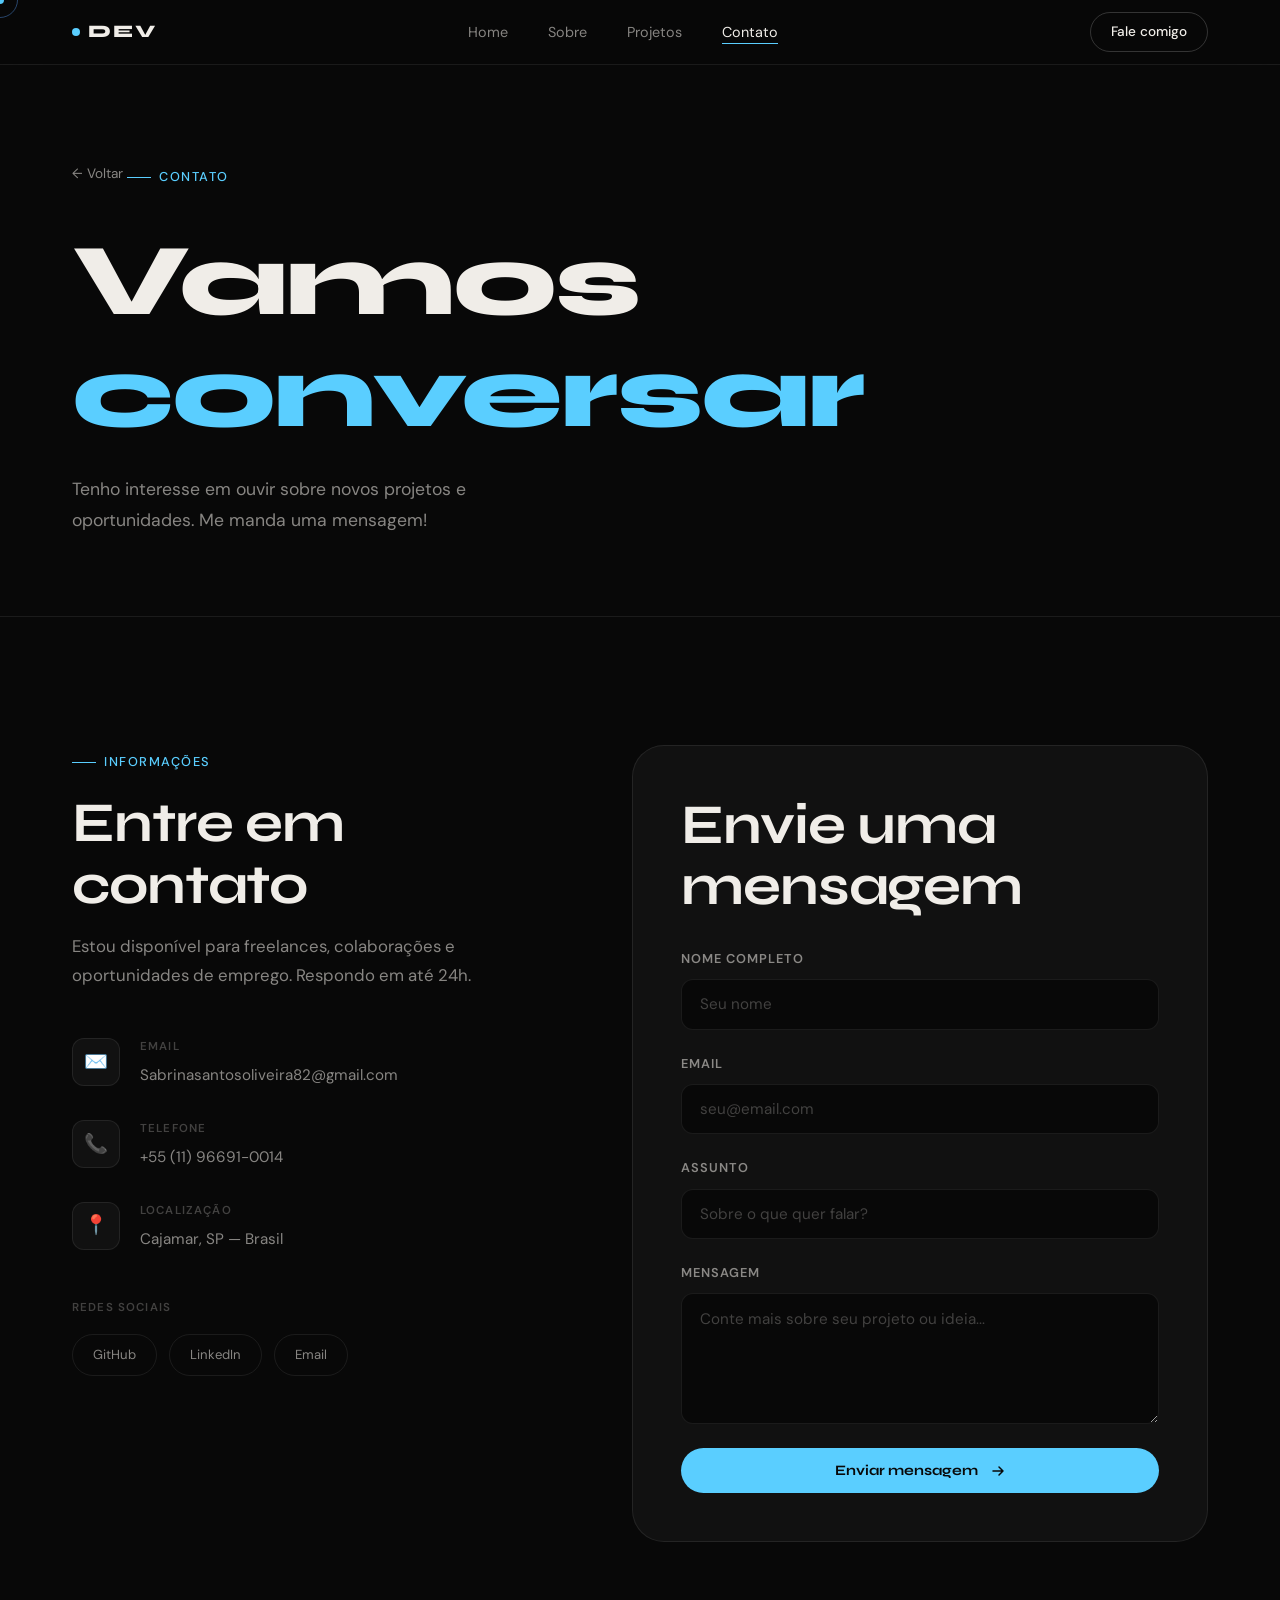
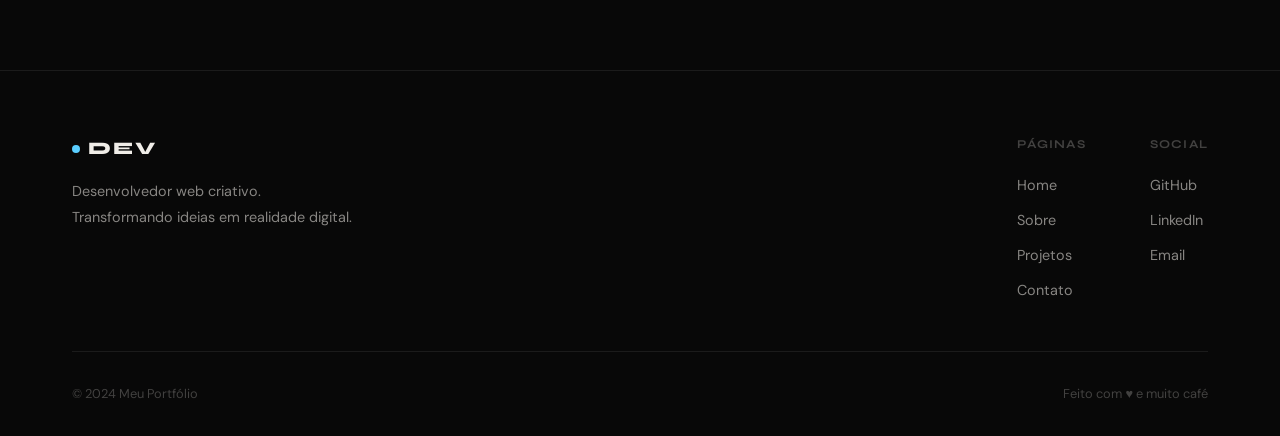
==== contato.html @ 5531f0b2 "Add files via upload" ====
<!DOCTYPE html>
<html lang="pt-BR">
<head>
    <meta charset="UTF-8">
    <meta name="viewport" content="width=device-width, initial-scale=1.0">
    <title>Contato — Portfólio</title>
    <link rel="preconnect" href="https://fonts.googleapis.com">
    <link rel="preconnect" href="https://fonts.gstatic.com" crossorigin>
    <link href="https://fonts.googleapis.com/css2?family=Syne:wght@400;600;700;800&family=DM+Sans:ital,wght@0,300;0,400;0,500;1,300&display=swap" rel="stylesheet">
    <link rel="stylesheet" href="styles.css">
</head>
<body>

    <div class="cursor" id="cursor"></div>
    <div class="cursor-follower" id="cursorFollower"></div>

    <nav class="navbar" id="navbar">
        <div class="nav-inner">
            <a href="index.html" class="logo"><span class="logo-dot"></span><span>DEV</span></a>
            <ul class="nav-links">
                <li><a href="index.html" class="nav-link">Home</a></li>
                <li><a href="sobre.html" class="nav-link">Sobre</a></li>
                <li><a href="projetos.html" class="nav-link">Projetos</a></li>
                <li><a href="contato.html" class="nav-link active">Contato</a></li>
            </ul>
            <a href="contato.html" class="nav-cta">Fale comigo</a>
            <button class="hamburger" id="hamburger"><span></span><span></span></button>
        </div>
        <div class="mobile-menu" id="mobileMenu">
            <a href="index.html">Home</a>
            <a href="sobre.html">Sobre</a>
            <a href="projetos.html">Projetos</a>
            <a href="contato.html">Contato</a>
        </div>
    </nav>

    <!-- PAGE HERO -->
    <section class="page-hero">
        <div class="container">
            <div class="page-hero-inner">
                <a href="index.html" class="back-btn reveal">← Voltar</a>
                <div class="section-label reveal">Contato</div>
                <h1 class="reveal">Vamos <span style="color:var(--accent)">conversar</span></h1>
                <p class="reveal" style="font-size:1.1rem; margin-top:1.5rem; max-width:520px;">
                    Tenho interesse em ouvir sobre novos projetos e oportunidades. Me manda uma mensagem!
                </p>
            </div>
        </div>
    </section>

    <!-- CONTACT -->
    <section class="contact-section section">
        <div class="container">
            <div class="contact-grid">

                <!-- INFO -->
                <div class="contact-info">
                    <div class="section-label reveal">Informações</div>
                    <h2 class="reveal">Entre em<br>contato</h2>
                    <p class="reveal">Estou disponível para freelances, colaborações e oportunidades de emprego. Respondo em até 24h.</p>

                    <div class="contact-items">
                        <div class="contact-item reveal">
                            <div class="ci-icon">✉️</div>
                            <div>
                                <div class="ci-label">Email</div>
                                <a href="https://mail.google.com/mail/u/0/#inbox" class="ci-value" target="_blank">Sabrinasantosoliveira82@gmail.com</a>
                            </div>
                        </div>
                        <div class="contact-item reveal">
                            <div class="ci-icon">📞</div>
                            <div>
                                <div class="ci-label">Telefone</div>
                                <a href="tel:+5511966910014" class="ci-value" target="_blank">+55 (11) 96691-0014</a>
                            </div>
                        </div>
                        <div class="contact-item reveal">
                            <div class="ci-icon">📍</div>
                            <div>
                                <div class="ci-label">Localização</div>
                                <span class="ci-value">Cajamar, SP — Brasil</span>
                            </div>
                        </div>
                    </div>

                    <div class="reveal">
                        <div class="ci-label" style="margin-bottom:1rem;">Redes sociais</div>
                        <div class="socials">
                            <a href="https://github.com/sasasantos" class="social-btn" target="_blank">GitHub</a>
                            <a href="https://www.linkedin.com/in/sabrina-santos-de-oliveira-33b5073b0/" class="social-btn" target="_blank">LinkedIn</a>
                            <a href="https://mail.google.com/mail/u/0/#inbox" class="social-btn" target="_blank">Email</a>
                        </div>
                    </div>
                </div>

                <!-- FORM -->
                <div class="contact-form-card reveal">
                    <h2>Envie uma mensagem</h2>

                    <div class="success-banner" id="successBanner">
                        ✓ Mensagem enviada! Obrigado pelo contato — responderei em breve.
                    </div>

                    <form id="contactForm" class="contact-form">
                        <div class="form-field">
                            <label for="nome">Nome completo</label>
                            <input type="text" id="nome" name="nome" placeholder="Seu nome" required>
                        </div>
                        <div class="form-field">
                            <label for="email">Email</label>
                            <input type="email" id="email" name="email" placeholder="seu@email.com" required>
                        </div>
                        <div class="form-field">
                            <label for="assunto">Assunto</label>
                            <input type="text" id="assunto" name="assunto" placeholder="Sobre o que quer falar?" required>
                        </div>
                        <div class="form-field">
                            <label for="mensagem">Mensagem</label>
                            <textarea id="mensagem" name="mensagem" rows="5" placeholder="Conte mais sobre seu projeto ou ideia..." required></textarea>
                        </div>
                        <button type="submit" class="btn-main" style="border:none; width:100%; justify-content:center;">
                            <span>Enviar mensagem</span>
                            <svg width="16" height="16" viewBox="0 0 16 16" fill="none"><path d="M3 8h10M9 4l4 4-4 4" stroke="currentColor" stroke-width="1.5" stroke-linecap="round" stroke-linejoin="round"/></svg>
                        </button>
                    </form>
                </div>

            </div>
        </div>
    </section>

    <footer class="footer">
        <div class="container">
            <div class="footer-inner">
                <div class="footer-brand">
                    <a href="index.html" class="logo"><span class="logo-dot"></span>DEV</a>
                    <p>Desenvolvedor web criativo.<br>Transformando ideias em realidade digital.</p>
                </div>
                <div class="footer-links">
                    <div class="footer-col">
                        <span class="footer-col-title">Páginas</span>
                        <a href="index.html">Home</a>
                        <a href="sobre.html">Sobre</a>
                        <a href="projetos.html">Projetos</a>
                        <a href="contato.html">Contato</a>
                    </div>
                    <div class="footer-col">
                        <span class="footer-col-title">Social</span>
                        <a href="#">GitHub</a>
                        <a href="#">LinkedIn</a>
                        <a href="#">Email</a>
                    </div>
                </div>
            </div>
            <div class="footer-bottom">
                <span>© 2024 Meu Portfólio</span>
                <span>Feito com ♥ e muito café</span>
            </div>
        </div>
    </footer>

    <script src="script.js"></script>
</body>
</html>
---- styles.css ----
/* ================================================
   PORTFÓLIO — DESIGN SYSTEM
   Aesthetic: Dark Editorial / Modern Tech
   Fonts: Syne (display) + DM Sans (body)
   ================================================ */

*, *::before, *::after { margin:0; padding:0; box-sizing:border-box; }

:root {
    --bg:        #080808;
    --surface:   #111111;
    --surface2:  #1a1a1a;
    --border:    rgba(255,255,255,0.08);
    --border-h:  rgba(255,255,255,0.18);

    --fg:        #f0ede8;
    --fg-muted:  rgba(240,237,232,0.55);
    --fg-faint:  rgba(240,237,232,0.25);

    --accent:    #5aceff;       /* electric lime */
    --accent2:   #356bff;       /* orange spark */

    --r:         0.75rem;
    --r-lg:      1.25rem;
    --r-xl:      2rem;

    --ease:      cubic-bezier(0.16, 1, 0.3, 1);
}

html { scroll-behavior: smooth; }

body {
    font-family: 'DM Sans', sans-serif;
    background: var(--bg);
    color: var(--fg);
    line-height: 1.6;
    cursor: none;
    overflow-x: hidden;
}

/* ── CUSTOM CURSOR ── */
.cursor {
    position: fixed; top:0; left:0; z-index:9999;
    width:8px; height:8px;
    background: var(--accent);
    border-radius: 50%;
    pointer-events: none;
    transform: translate(-50%, -50%);
    transition: transform .1s var(--ease);
    mix-blend-mode: difference;
}
.cursor-follower {
    position: fixed; top:0; left:0; z-index:9998;
    width:36px; height:36px;
    border: 1.5px solid rgba(90, 162, 255, 0.4);
    border-radius: 50%;
    pointer-events: none;
    transform: translate(-50%, -50%);
    transition: transform .18s var(--ease), width .3s var(--ease), height .3s var(--ease), opacity .3s;
}
body:has(a:hover) .cursor-follower,
body:has(button:hover) .cursor-follower {
    width: 60px; height: 60px;
    border-color: var(--accent);
}

/* ── TYPOGRAPHY ── */
h1,h2,h3,h4 {
    font-family: 'Syne', sans-serif;
    font-weight: 700;
    color: var(--fg);
    line-height: 1.1;
    letter-spacing: -0.02em;
}
h1 { font-size: clamp(3rem, 8vw, 7rem); font-weight: 800; }
h2 { font-size: clamp(2rem, 5vw, 3.5rem); }
h3 { font-size: clamp(1.2rem, 2.5vw, 1.6rem); font-weight: 700; }
p  { color: var(--fg-muted); line-height: 1.75; }
a  { text-decoration: none; color: inherit; }

/* ── LAYOUT ── */
.container { max-width: 1200px; margin: 0 auto; padding: 0 2rem; }
.section    { padding: 8rem 0; }

/* ── SECTION LABEL ── */
.section-label {
    display: inline-flex; align-items: center; gap: .5rem;
    font-family: 'DM Sans', sans-serif;
    font-size: .8rem; font-weight: 500;
    letter-spacing: .12em; text-transform: uppercase;
    color: var(--accent);
    margin-bottom: 1.25rem;
}
.section-label::before {
    content: '';
    display: inline-block;
    width: 1.5rem; height: 1px;
    background: var(--accent);
}

/* ── NAVBAR ── */
.navbar {
    position: fixed; top:0; left:0; right:0; z-index: 100;
    background: rgba(8,8,8,0.85);
    backdrop-filter: blur(20px);
    border-bottom: 1px solid var(--border);
    transition: background .3s;
}
.nav-inner {
    max-width: 1200px; margin: 0 auto; padding: 0 2rem;
    display: flex; align-items: center; justify-content: space-between;
    height: 4rem;
}
.logo {
    font-family: 'Syne', sans-serif;
    font-size: 1.1rem; font-weight: 800;
    letter-spacing: .1em;
    display: flex; align-items: center; gap: .5rem;
    color: var(--fg);
}
.logo-dot {
    width: 8px; height: 8px;
    background: var(--accent);
    border-radius: 50%;
    display: inline-block;
}
.nav-links {
    display: flex; list-style: none; gap: 2.5rem;
}
.nav-link {
    font-size: .9rem; font-weight: 400;
    color: var(--fg-muted);
    position: relative; transition: color .3s;
}
.nav-link::after {
    content: '';
    position: absolute; bottom: -3px; left:0; right:0;
    height: 1px; background: var(--accent);
    transform: scaleX(0); transform-origin: right;
    transition: transform .3s var(--ease);
}
.nav-link:hover, .nav-link.active { color: var(--fg); }
.nav-link:hover::after, .nav-link.active::after {
    transform: scaleX(1); transform-origin: left;
}
.nav-cta {
    font-size: .85rem; font-weight: 500;
    padding: .5rem 1.25rem;
    border: 1px solid var(--border-h);
    border-radius: 999px;
    color: var(--fg);
    transition: all .3s var(--ease);
}
.nav-cta:hover {
    background: var(--accent); color: var(--bg);
    border-color: var(--accent);
}
.hamburger {
    display: none; flex-direction: column; gap: 5px;
    background: none; border: none; cursor: none; padding: .25rem;
}
.hamburger span {
    display: block; width: 22px; height: 1.5px;
    background: var(--fg); border-radius: 2px;
    transition: all .3s var(--ease);
}
.mobile-menu {
    display: none; flex-direction: column; gap: 0;
    border-top: 1px solid var(--border);
    padding: 1rem 2rem;
}
.mobile-menu a {
    padding: .85rem 0;
    border-bottom: 1px solid var(--border);
    font-family: 'Syne', sans-serif;
    font-size: 1.1rem;
    color: var(--fg-muted);
    transition: color .2s;
}
.mobile-menu a:hover { color: var(--accent); }
.mobile-menu.open { display: flex; }

@media (max-width: 768px) {
    .nav-links, .nav-cta { display: none; }
    .hamburger { display: flex; }
}

/* ── HERO ── */
.hero {
    min-height: 100vh;
    display: flex; align-items: center;
    padding: 8rem 2rem 4rem;
    position: relative;
    overflow: hidden;
    max-width: 1200px; margin: 0 auto;
}
.hero-bg {
    position: fixed; inset: 0; z-index: -1; overflow: hidden;
}
.grid-lines {
    position: absolute; inset: 0;
    background-image:
        linear-gradient(rgba(255,255,255,0.025) 1px, transparent 1px),
        linear-gradient(90deg, rgba(255,255,255,0.025) 1px, transparent 1px);
    background-size: 80px 80px;
}
.blob {
    position: absolute;
    border-radius: 50%;
    filter: blur(100px);
    animation: blobMove 12s ease-in-out infinite;
}
.blob-1 {
    width: 600px; height: 600px;
    background: rgba(232,255,90,0.06);
    top: -200px; right: -100px;
    animation-delay: 0s;
}
.blob-2 {
    width: 500px; height: 500px;
    background: rgba(255,107,53,0.05);
    bottom: -100px; left: -50px;
    animation-delay: -6s;
}
@keyframes blobMove {
    0%,100% { transform: translate(0,0) scale(1); }
    33%      { transform: translate(40px,-30px) scale(1.05); }
    66%      { transform: translate(-20px,20px) scale(.97); }
}
.noise-overlay {
    position: absolute; inset: 0;
    background-image: url("data:image/svg+xml,%3Csvg viewBox='0 0 256 256' xmlns='http://www.w3.org/2000/svg'%3E%3Cfilter id='noise'%3E%3CfeTurbulence type='fractalNoise' baseFrequency='0.9' numOctaves='4' stitchTiles='stitch'/%3E%3C/filter%3E%3Crect width='100%25' height='100%25' filter='url(%23noise)' opacity='0.04'/%3E%3C/svg%3E");
    pointer-events: none; opacity: .4;
}

.hero-content {
    max-width: 900px; z-index: 1;
}
.hero-tag {
    display: inline-flex; align-items: center; gap: .6rem;
    font-size: .8rem; letter-spacing: .08em; text-transform: uppercase;
    color: var(--fg-muted);
    border: 1px solid var(--border-h);
    padding: .5rem 1rem; border-radius: 999px;
    margin-bottom: 2.5rem;
}
.tag-dot {
    width: 6px; height: 6px;
    background: var(--accent); border-radius: 50%;
    animation: pulse 2s ease-in-out infinite;
}
@keyframes pulse {
    0%,100% { opacity:1; transform:scale(1); }
    50%      { opacity:.4; transform:scale(.7); }
}
.hero-title {
    display: flex; flex-direction: column;
    gap: .1em;
    margin-bottom: 2rem;
}
.hero-title .line { display: block; overflow: hidden; }
.accent-line { color: var(--accent); }
.hero-desc {
    font-size: clamp(1rem, 2vw, 1.2rem);
    color: var(--fg-muted);
    margin-bottom: 3rem;
    line-height: 1.8;
}
.hero-actions {
    display: flex; gap: 1rem; flex-wrap: wrap;
    margin-bottom: 4rem;
}
.hero-stats {
    display: flex; align-items: center; gap: 2rem;
}
.stat { text-align: center; }
.stat-n {
    display: block;
    font-family: 'Syne', sans-serif;
    font-size: 1.75rem; font-weight: 800;
    color: var(--fg);
}
.stat-l {
    font-size: .75rem; color: var(--fg-faint);
    text-transform: uppercase; letter-spacing: .08em;
}
.stat-div { width: 1px; height: 2.5rem; background: var(--border-h); }

.hero-scroll {
    position: absolute; bottom: 3rem; right: 2rem;
    display: flex; flex-direction: column; align-items: center; gap: .75rem;
    color: var(--fg-faint); font-size: .7rem; letter-spacing: .12em;
    text-transform: uppercase;
}
.scroll-line {
    width: 1px; height: 4rem;
    background: linear-gradient(to bottom, var(--fg-faint), transparent);
    animation: scrollAnim 2s ease-in-out infinite;
}
@keyframes scrollAnim {
    0%   { transform: scaleY(0); transform-origin: top; }
    50%  { transform: scaleY(1); transform-origin: top; }
    51%  { transform: scaleY(1); transform-origin: bottom; }
    100% { transform: scaleY(0); transform-origin: bottom; }
}

/* ── BUTTONS ── */
.btn-main {
    display: inline-flex; align-items: center; gap: .75rem;
    padding: .875rem 2rem;
    background: var(--accent);
    color: var(--bg);
    font-family: 'Syne', sans-serif;
    font-size: .9rem; font-weight: 700;
    border-radius: 999px;
    transition: all .3s var(--ease);
    position: relative; overflow: hidden;
}
.btn-main::before {
    content: '';
    position: absolute; inset: 0;
    background: rgba(0,0,0,0.15);
    transform: scaleX(0); transform-origin: left;
    transition: transform .3s var(--ease);
}
.btn-main:hover::before { transform: scaleX(1); }
.btn-main:hover { transform: translateY(-2px); box-shadow: 0 12px 40px rgba(232,255,90,0.25); }
.btn-main svg { transition: transform .3s var(--ease); }
.btn-main:hover svg { transform: translateX(4px); }

.btn-main--light {
    background: var(--fg);
    color: var(--bg);
}
.btn-main--light:hover { box-shadow: 0 12px 40px rgba(240,237,232,0.2); }

.btn-ghost {
    display: inline-flex; align-items: center; gap: .75rem;
    padding: .875rem 2rem;
    border: 1px solid var(--border-h);
    color: var(--fg);
    font-size: .9rem; font-weight: 500;
    border-radius: 999px;
    transition: all .3s var(--ease);
}
.btn-ghost:hover {
    background: var(--surface); border-color: var(--fg-muted);
    transform: translateY(-2px);
}

.link-arrow {
    display: inline-flex; align-items: center; gap: .5rem;
    font-size: .9rem; font-weight: 500;
    color: var(--fg);
    border-bottom: 1px solid var(--border-h);
    padding-bottom: .25rem;
    transition: all .3s var(--ease);
}
.link-arrow:hover { color: var(--accent); border-color: var(--accent); gap: .75rem; }

/* ── MARQUEE ── */
.marquee-section {
    border-top: 1px solid var(--border);
    border-bottom: 1px solid var(--border);
    overflow: hidden;
    padding: 1.25rem 0;
    background: var(--surface);
}
.marquee-track { overflow: hidden; }
.marquee-inner {
    display: flex; align-items: center; gap: 2.5rem;
    width: max-content;
    animation: marquee 25s linear infinite;
    font-family: 'Syne', sans-serif;
    font-size: .85rem; font-weight: 600;
    letter-spacing: .08em; text-transform: uppercase;
    color: var(--fg-muted);
}
.marquee-inner:hover { animation-play-state: paused; }
.sep { color: var(--accent); font-size: .6rem; }
@keyframes marquee {
    from { transform: translateX(0); }
    to   { transform: translateX(-50%); }
}

/* ── ABOUT SNAP ── */
.about-snap { background: var(--bg); }
.about-snap-grid {
    display: grid; grid-template-columns: 1fr 1fr; gap: 4rem;
    margin-bottom: 5rem;
    align-items: end;
}
.about-snap-left h2 { margin-top: 0; }
.about-snap-right p {
    font-size: 1.1rem; margin-bottom: 2rem;
}
.pillars {
    display: grid; grid-template-columns: repeat(3,1fr); gap: 1.5rem;
}
.pillar {
    background: var(--surface);
    border: 1px solid var(--border);
    border-radius: var(--r-lg);
    padding: 2rem;
    transition: all .4s var(--ease);
    position: relative; overflow: hidden;
}
.pillar::before {
    content: '';
    position: absolute; inset: 0;
    background: linear-gradient(135deg, rgba(232,255,90,0.05), transparent);
    opacity: 0; transition: opacity .3s;
}
.pillar:hover { border-color: var(--border-h); transform: translateY(-4px); }
.pillar:hover::before { opacity: 1; }
.pillar-num {
    font-family: 'Syne', sans-serif;
    font-size: .75rem; font-weight: 700;
    color: var(--accent); letter-spacing: .1em;
    margin-bottom: 1.25rem;
}
.pillar h3 { font-size: 1.1rem; margin-bottom: .75rem; }
.pillar p  { font-size: .9rem; color: var(--fg-muted); }

/* ── FEATURED PROJECTS ── */
.featured-projects { background: var(--bg); }
.section-header { margin-bottom: 3.5rem; }
.proj-grid {
    display: grid;
    grid-template-columns: 1.4fr 1fr 1fr;
    grid-template-rows: auto;
    gap: 1.5rem;
}
.proj-card {
    border: 1px solid var(--border);
    border-radius: var(--r-xl);
    overflow: hidden;
    background: var(--surface);
    transition: all .4s var(--ease);
    display: flex; flex-direction: column;
    position: relative;
}
.proj-card:hover { border-color: var(--border-h); transform: translateY(-6px); box-shadow: 0 24px 60px rgba(0,0,0,0.4); }
.proj-card--large { grid-row: span 1; }
.proj-card-img {
    height: 260px; position: relative;
    transition: transform .5s var(--ease);
    overflow: hidden;
}
.proj-card:hover .proj-card-img { transform: scale(1.03); }
.proj-card-overlay1 {
    position: absolute; inset: 0;
    background-image: url("https://sweet-house-ps.onrender.com/images/fundo.jpg");
    background-size: cover;
    background-position: center;
}
.proj-card-overlay2 {
    position: absolute; inset: 0;
    background-image: url("https://jokenpo-f6ar.onrender.com/img/Jo-Ken-Po.png");
    background-position: center;
}
.proj-card-overlay3 {
    position: absolute; inset: 0;
    background-image: url("https://raw.githubusercontent.com/sasasantos/Pata-amiga/refs/heads/main/imagens/loja.jpg");
    background-size: cover;
    background-position: center;
}
.proj-num {
    position: absolute; top: 1.25rem; left: 1.25rem;
    font-family: 'Syne', sans-serif;
    font-size: .75rem; font-weight: 700; letter-spacing: .1em;
    color:rgba(90, 162, 255, 0.4);
}
.proj-card-info { padding: 1.75rem; }
.proj-tags {
    display: flex; flex-wrap: wrap; gap: .5rem;
    margin-bottom: 1rem;
}
.proj-tags span {
    font-size: .72rem; font-weight: 500;
    letter-spacing: .06em; text-transform: uppercase;
    color: var(--accent);
    background: rgba(232,255,90,0.08);
    padding: .3rem .75rem; border-radius: 999px;
}
.proj-card h3 { font-size: 1.15rem; margin-bottom: .5rem; }
.proj-card p  { font-size: .88rem; color: var(--fg-muted); margin-bottom: 1.25rem; }
.proj-link {
    font-size: .82rem; font-weight: 500;
    color: var(--fg-faint);
    transition: color .3s;
}
.proj-card:hover .proj-link { color: var(--accent); }
.section-cta { margin-top: 3rem; text-align: center; }

/* ── CTA FINAL ── */
.cta-final { background: var(--bg); }
.cta-box {
    background: var(--surface);
    border: 1px solid var(--border);
    border-radius: var(--r-xl);
    padding: 6rem 4rem;
    text-align: center;
    position: relative; overflow: hidden;
}
.cta-bg-blur {
    position: absolute;
    width: 400px; height: 400px;
    background: radial-gradient(circle, rgba(90, 162, 255, 0.08) 0%, transparent 70%);
    top: 50%; left: 50%; transform: translate(-50%,-50%);
    border-radius: 50%;
    pointer-events: none;
}
.cta-content { position: relative; z-index: 1; }
.cta-content h2 { margin-bottom: 1rem; }
.cta-content p  { font-size: 1.1rem; margin-bottom: 2.5rem; max-width: 36rem; margin-left: auto; margin-right: auto; }

/* ── FOOTER ── */
.footer {
    border-top: 1px solid var(--border);
    padding: 4rem 0 2rem;
    background: var(--bg);
}
.footer-inner {
    display: flex; justify-content: space-between; gap: 4rem;
    margin-bottom: 3rem;
}
.footer-brand .logo { margin-bottom: 1rem; }
.footer-brand p { font-size: .9rem; max-width: 20rem; }
.footer-links { display: flex; gap: 4rem; }
.footer-col { display: flex; flex-direction: column; gap: .75rem; }
.footer-col-title {
    font-family: 'Syne', sans-serif;
    font-size: .75rem; font-weight: 700;
    letter-spacing: .1em; text-transform: uppercase;
    color: var(--fg-faint); margin-bottom: .5rem;
}
.footer-col a { font-size: .9rem; color: var(--fg-muted); transition: color .2s; }
.footer-col a:hover { color: var(--fg); }
.footer-bottom {
    display: flex; justify-content: space-between;
    padding-top: 2rem;
    border-top: 1px solid var(--border);
    font-size: .8rem; color: var(--fg-faint);
}

/* ── ANIMATIONS / REVEAL ── */
.reveal {
    opacity: 0; transform: translateY(28px);
    transition: opacity .7s var(--ease), transform .7s var(--ease);
}
.reveal.visible { opacity: 1; transform: translateY(0); }

/* ── RESPONSIVE ── */
@media (max-width: 1024px) {
    .proj-grid { grid-template-columns: 1fr 1fr; }
    .proj-card--large { grid-column: span 2; }
    .about-snap-grid { grid-template-columns: 1fr; gap: 2rem; }
    .pillars { grid-template-columns: 1fr 1fr; }
}
@media (max-width: 768px) {
    .section { padding: 5rem 0; }
    .proj-grid { grid-template-columns: 1fr; }
    .proj-card--large { grid-column: span 1; }
    .pillars { grid-template-columns: 1fr; }
    .hero-stats { gap: 1.25rem; }
    .footer-inner { flex-direction: column; gap: 2.5rem; }
    .footer-links { gap: 2rem; }
    .cta-box { padding: 3.5rem 2rem; }
    .footer-bottom { flex-direction: column; gap: .5rem; text-align: center; }
}

/* ══════════════════════════════════════
   SOBRE PAGE
══════════════════════════════════════ */
.page-hero {
    padding: 10rem 0 5rem;
    border-bottom: 1px solid var(--border);
}
.page-hero-inner { max-width: 800px; }
.back-btn {
    display: inline-flex; align-items: center; gap: .5rem;
    font-size: .85rem; color: var(--fg-muted);
    margin-bottom: 2.5rem;
    transition: all .3s;
}
.back-btn:hover { color: var(--accent); gap: .75rem; }

.bio-section { background: var(--bg); }
.bio-grid {
    display: grid; grid-template-columns: 1fr 1fr; gap: 6rem;
    align-items: start;
}
.bio-img-wrap {
    position: relative;
}
.bio-img {
    width: 100%; aspect-ratio: 4/5;
    border-radius: var(--r-xl);
    background-size: cover; background-position: center;
    border: 1px solid var(--border);
}
.bio-img-badge {
    position: absolute; bottom: -1.5rem; right: -1.5rem;
    background: var(--accent);
    color: var(--bg);
    font-family: 'Syne', sans-serif;
    font-size: .8rem; font-weight: 700;
    padding: 1rem 1.25rem;
    border-radius: var(--r);
    text-align: center;
    line-height: 1.3;
}
.bio-text .section-label { margin-bottom: 1rem; }
.bio-text h2 { margin-bottom: 2rem; }
.bio-text p  { font-size: 1rem; margin-bottom: 1.25rem; }
.bio-highlight {
    font-family: 'Syne', sans-serif;
    font-size: 1.1rem !important;
    color: var(--accent) !important;
    font-weight: 600 !important;
    margin-top: 2rem !important;
}

.skills-section { background: var(--surface); }
.skills-big-grid {
    display: grid; grid-template-columns: 1fr 1fr; gap: 5rem;
}
.skill-group h3 {
    font-size: 1rem; color: var(--fg-muted);
    text-transform: uppercase; letter-spacing: .1em;
    margin-bottom: 2rem;
    padding-bottom: 1rem;
    border-bottom: 1px solid var(--border);
}
.skill-bars { display: flex; flex-direction: column; gap: 1.25rem; }
.skill-bar-item {}
.skill-bar-label {
    display: flex; justify-content: space-between;
    font-size: .85rem; margin-bottom: .5rem;
    color: var(--fg-muted);
}
.skill-bar-track {
    height: 4px; background: var(--surface2);
    border-radius: 999px; overflow: hidden;
}
.skill-bar-fill {
    height: 100%; background: var(--accent);
    border-radius: 999px;
    width: 0;
    transition: width 1.2s var(--ease);
}
.skill-bar-fill.animated { }

.soft-grid {
    display: grid; grid-template-columns: repeat(4,1fr); gap: 1rem;
    margin-top: 4rem;
}
.soft-card {
    background: var(--bg);
    border: 1px solid var(--border);
    border-radius: var(--r-lg);
    padding: 1.75rem 1.25rem;
    text-align: center;
    transition: all .3s var(--ease);
}
.soft-card:hover { border-color: var(--accent); transform: translateY(-4px); }
.soft-icon { font-size: 1.75rem; margin-bottom: .75rem; }
.soft-card h3 { font-size: .95rem; margin-bottom: .4rem; }
.soft-card p  { font-size: .8rem; color: var(--fg-faint); }

.tags-section { background: var(--bg); }
.tags-cloud { display: flex; flex-wrap: wrap; gap: .75rem; margin-top: 3rem; }
.tag-chip {
    padding: .6rem 1.25rem;
    border: 1px solid var(--border);
    border-radius: 999px;
    font-size: .85rem; color: var(--fg-muted);
    transition: all .25s;
}
.tag-chip:hover { border-color: var(--accent); color: var(--accent); }

/* ══════════════════════════════════════
   PROJETOS PAGE
══════════════════════════════════════ */
.projects-section { background: var(--bg); }
.proj-big-grid {
    display: grid; grid-template-columns: 1fr 1fr; gap: 2rem;
}
.proj-big-card {
    background: var(--surface);
    border: 1px solid var(--border);
    border-radius: var(--r-xl);
    overflow: hidden;
    transition: all .4s var(--ease);
}
.proj-big-card:hover { border-color: var(--border-h); transform: translateY(-6px); box-shadow: 0 24px 60px rgba(0,0,0,.5); }
.proj-big-img {
    height: 280px; position: relative; overflow: hidden;
}
.proj-big-img-inner1 {
    background-image: url("https://sweet-house-ps.onrender.com/images/fundo.jpg");
    background-size: cover;
    background-position: center;
    width: 100%; height: 100%;
    transition: transform .5s var(--ease);
}
.proj-big-img-inner2 {
    background-image: url("https://jokenpo-f6ar.onrender.com/img/Jo-Ken-Po.png");
    background-size: cover;
    background-position: center;
    width: 100%; height: 100%;
    transition: transform .5s var(--ease);
}
.proj-big-img-inner3 {
    background-image: url("https://raw.githubusercontent.com/sasasantos/Pata-amiga/refs/heads/main/imagens/loja.jpg");
    background-size: cover;
    background-position: center;
    width: 100%; height: 100%;
    transition: transform .5s var(--ease);
}
.proj-big-img-inner4 {
    background-image: url("imagens/harry_potter.png");
    background-size: cover;
    background-position: center;
    width: 100%; height: 100%;
    transition: transform .5s var(--ease);
}
.proj-big-img-inner5 {
    background-image: url("imagens/gatinha_marie.png");
    background-size: cover;
    background-position: center;
    width: 100%; height: 100%;
    transition: transform .5s var(--ease);
}
.proj-big-img-inner6 {
    background-image: url("imagens/mundo\ das\ frutas.png");
    background-size: cover;
    background-position: center;
    width: 100%; height: 100%;
    transition: transform .5s var(--ease);
}

.proj-big-card:hover .proj-big-img-inner { transform: scale(1.05); }
.proj-big-body { padding: 2rem; }
.proj-big-body h3 { font-size: 1.3rem; margin-bottom: .75rem; }
.proj-big-body p  { font-size: .9rem; margin-bottom: 1.5rem; }
.proj-big-tags { display: flex; flex-wrap: wrap; gap: .5rem; margin-bottom: 1.75rem; }
.proj-big-tags span {
    font-size: .72rem; font-weight: 500; letter-spacing: .06em; text-transform: uppercase;
    color: var(--accent);
    background: rgba(232,255,90,.07);
    padding: .3rem .75rem; border-radius: 999px;
}
.proj-big-links {
    display: flex; gap: .75rem;
    padding-top: 1.5rem; border-top: 1px solid var(--border);
}
.proj-btn {
    flex: 1; text-align: center;
    padding: .75rem;
    border-radius: var(--r);
    font-size: .85rem; font-weight: 600;
    font-family: 'Syne', sans-serif;
    transition: all .3s var(--ease);
}
.proj-btn-gh {
    background: var(--surface2); color: var(--fg-muted);
    border: 1px solid var(--border);
}
.proj-btn-gh:hover { color: var(--fg); border-color: var(--border-h); }
.proj-btn-demo {
    background: var(--accent); color: var(--bg);
}
.proj-btn-demo:hover { opacity: .85; }

/* ══════════════════════════════════════
   CONTATO PAGE
══════════════════════════════════════ */
.contact-section { background: var(--bg); }
.contact-grid {
    display: grid; grid-template-columns: 1fr 1.2fr; gap: 5rem;
}
.contact-info h2 { margin-bottom: 1rem; }
.contact-info > p { font-size: 1.05rem; margin-bottom: 3rem; }
.contact-items { display: flex; flex-direction: column; gap: 2rem; margin-bottom: 3rem; }
.contact-item {
    display: flex; gap: 1.25rem; align-items: flex-start;
}
.ci-icon {
    width: 3rem; height: 3rem;
    background: var(--surface);
    border: 1px solid var(--border);
    border-radius: var(--r);
    display: flex; align-items: center; justify-content: center;
    font-size: 1.2rem; flex-shrink: 0;
    transition: all .3s;
}
.contact-item:hover .ci-icon { border-color: var(--accent); }
.ci-label {
    font-size: .72rem; font-weight: 600; text-transform: uppercase;
    letter-spacing: .1em; color: var(--fg-faint); margin-bottom: .35rem;
}
.ci-value {
    font-size: .95rem; color: var(--fg-muted); transition: color .2s;
}
.ci-value:hover { color: var(--accent); }
.socials { display: flex; gap: .75rem; }
.social-btn {
    padding: .6rem 1.25rem;
    border: 1px solid var(--border);
    border-radius: 999px;
    font-size: .82rem; color: var(--fg-muted);
    transition: all .3s;
}
.social-btn:hover { border-color: var(--accent); color: var(--accent); }

.contact-form-card {
    background: var(--surface);
    border: 1px solid var(--border);
    border-radius: var(--r-xl);
    padding: 3rem;
}
.contact-form-card h2 { margin-bottom: 2rem; }
.success-banner {
    padding: 1rem 1.5rem;
    background: rgba(232,255,90,.1);
    border: 1px solid rgba(232,255,90,.3);
    border-radius: var(--r);
    color: var(--accent);
    font-size: .9rem;
    margin-bottom: 1.5rem;
    display: none;
}
.contact-form { display: flex; flex-direction: column; gap: 1.5rem; }
.form-field { display: flex; flex-direction: column; gap: .6rem; }
.form-field label {
    font-size: .8rem; font-weight: 600;
    text-transform: uppercase; letter-spacing: .08em;
    color: var(--fg-muted);
}
.form-field input,
.form-field textarea {
    background: var(--bg);
    border: 1px solid var(--border);
    border-radius: var(--r);
    padding: .9rem 1.1rem;
    color: var(--fg);
    font-family: 'DM Sans', sans-serif;
    font-size: .95rem;
    transition: border-color .3s;
    outline: none;
    resize: vertical;
}
.form-field input::placeholder,
.form-field textarea::placeholder { color: var(--fg-faint); }
.form-field input:focus,
.form-field textarea:focus {
    border-color: var(--accent);
    box-shadow: 0 0 0 3px rgba(232,255,90,.08);
}

/* PAGE RESPONSIVE */
@media (max-width: 1024px) {
    .bio-grid { grid-template-columns: 1fr; gap: 3rem; }
    .bio-img-badge { display: none; }
    .skills-big-grid { grid-template-columns: 1fr; gap: 3rem; }
    .soft-grid { grid-template-columns: repeat(2,1fr); }
    .proj-big-grid { grid-template-columns: 1fr; }
    .contact-grid { grid-template-columns: 1fr; gap: 3rem; }
}
@media (max-width: 768px) {
    .page-hero { padding: 7rem 0 3.5rem; }
    .soft-grid { grid-template-columns: repeat(2,1fr); }
    .contact-form-card { padding: 2rem 1.5rem; }
    .bio-img { aspect-ratio: 4/3; }
}
@media (max-width: 480px) {
    .soft-grid { grid-template-columns: 1fr 1fr; }
}
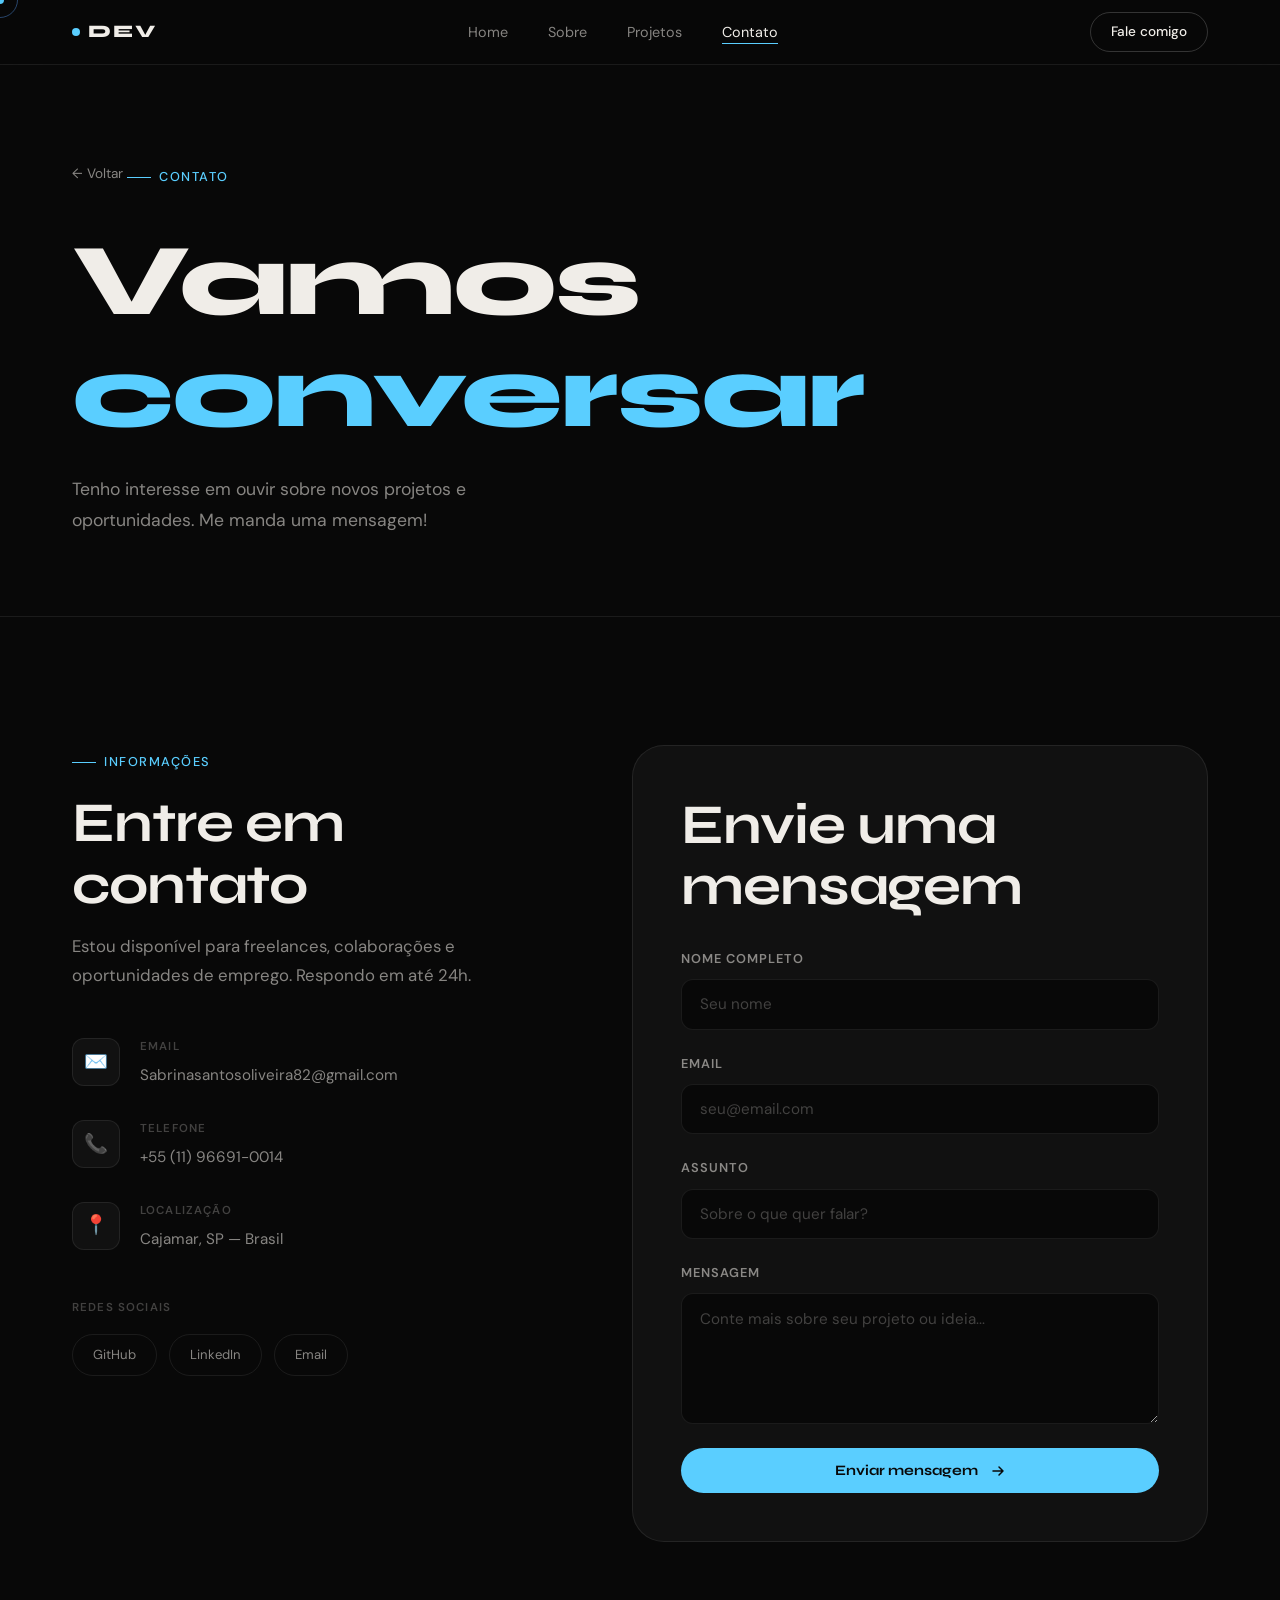
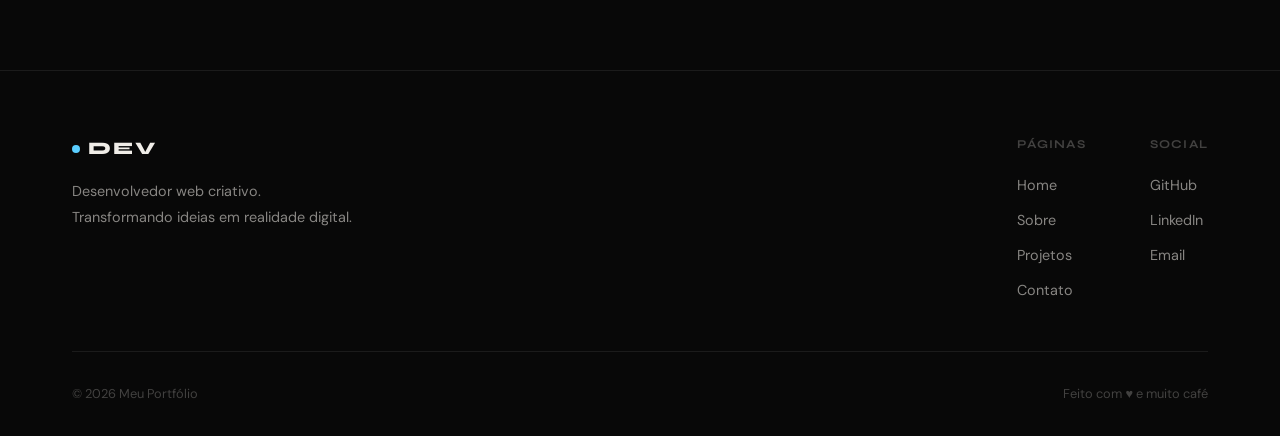
==== commit 8cb4ad7c: "Add files via upload" ====
--- a/contato.html
+++ b/contato.html
@@ -1,14 +1,20 @@
 <!DOCTYPE html>
 <html lang="pt-BR">
+
 <head>
     <meta charset="UTF-8">
     <meta name="viewport" content="width=device-width, initial-scale=1.0">
+    <meta name="color-scheme" content="light only">
+    <meta name="theme-color" content="#fffbf1">
     <title>Contato — Portfólio</title>
     <link rel="preconnect" href="https://fonts.googleapis.com">
     <link rel="preconnect" href="https://fonts.gstatic.com" crossorigin>
-    <link href="https://fonts.googleapis.com/css2?family=Syne:wght@400;600;700;800&family=DM+Sans:ital,wght@0,300;0,400;0,500;1,300&display=swap" rel="stylesheet">
+    <link
+        href="https://fonts.googleapis.com/css2?family=Syne:wght@400;600;700;800&family=DM+Sans:ital,wght@0,300;0,400;0,500;1,300&display=swap"
+        rel="stylesheet">
     <link rel="stylesheet" href="styles.css">
 </head>
+
 <body>
 
     <div class="cursor" id="cursor"></div>
@@ -57,14 +63,17 @@
                 <div class="contact-info">
                     <div class="section-label reveal">Informações</div>
                     <h2 class="reveal">Entre em<br>contato</h2>
-                    <p class="reveal">Estou disponível para freelances, colaborações e oportunidades de emprego. Respondo em até 24h.</p>
+                    <p class="reveal">Estou disponível para freelances, colaborações e oportunidades de emprego.
+                        Respondo em até 24h.</p>
 
                     <div class="contact-items">
                         <div class="contact-item reveal">
                             <div class="ci-icon">✉️</div>
                             <div>
                                 <div class="ci-label">Email</div>
-                                <a href="https://mail.google.com/mail/u/0/#inbox" class="ci-value" target="_blank">Sabrinasantosoliveira82@gmail.com</a>
+                                <a href="mailto:Sabrinasantosoliveira82@gmail.com" class="ci-value">
+                                    Sabrinasantosoliveira82@gmail.com
+                                </a>
                             </div>
                         </div>
                         <div class="contact-item reveal">
@@ -87,8 +96,10 @@
                         <div class="ci-label" style="margin-bottom:1rem;">Redes sociais</div>
                         <div class="socials">
                             <a href="https://github.com/sasasantos" class="social-btn" target="_blank">GitHub</a>
-                            <a href="https://www.linkedin.com/in/sabrina-santos-de-oliveira-33b5073b0/" class="social-btn" target="_blank">LinkedIn</a>
-                            <a href="https://mail.google.com/mail/u/0/#inbox" class="social-btn" target="_blank">Email</a>
+                            <a href="https://www.linkedin.com/in/sabrina-santos-de-oliveira-33b5073b0/"
+                                class="social-btn" target="_blank">LinkedIn</a>
+                            <a href="https://mail.google.com/mail/u/0/#inbox" class="social-btn"
+                                target="_blank">Email</a>
                         </div>
                     </div>
                 </div>
@@ -112,15 +123,20 @@
                         </div>
                         <div class="form-field">
                             <label for="assunto">Assunto</label>
-                            <input type="text" id="assunto" name="assunto" placeholder="Sobre o que quer falar?" required>
+                            <input type="text" id="assunto" name="assunto" placeholder="Sobre o que quer falar?"
+                                required>
                         </div>
                         <div class="form-field">
                             <label for="mensagem">Mensagem</label>
-                            <textarea id="mensagem" name="mensagem" rows="5" placeholder="Conte mais sobre seu projeto ou ideia..." required></textarea>
+                            <textarea id="mensagem" name="mensagem" rows="5"
+                                placeholder="Conte mais sobre seu projeto ou ideia..." required></textarea>
                         </div>
                         <button type="submit" class="btn-main" style="border:none; width:100%; justify-content:center;">
                             <span>Enviar mensagem</span>
-                            <svg width="16" height="16" viewBox="0 0 16 16" fill="none"><path d="M3 8h10M9 4l4 4-4 4" stroke="currentColor" stroke-width="1.5" stroke-linecap="round" stroke-linejoin="round"/></svg>
+                            <svg width="16" height="16" viewBox="0 0 16 16" fill="none">
+                                <path d="M3 8h10M9 4l4 4-4 4" stroke="currentColor" stroke-width="1.5"
+                                    stroke-linecap="round" stroke-linejoin="round" />
+                            </svg>
                         </button>
                     </form>
                 </div>
@@ -146,14 +162,14 @@
                     </div>
                     <div class="footer-col">
                         <span class="footer-col-title">Social</span>
-                        <a href="#">GitHub</a>
-                        <a href="#">LinkedIn</a>
-                        <a href="#">Email</a>
+                        <a href="https://github.com/sasasantos" target="_blank">GitHub</a>
+                        <a href="https://www.linkedin.com/in/sabrina-santos-de-oliveira-33b5073b0/" target="_blank">LinkedIn</a>
+                        <a href="mailto:Sabrinasantosoliveira82@gmail.com" target="_blank">Email</a>
                     </div>
                 </div>
             </div>
             <div class="footer-bottom">
-                <span>© 2024 Meu Portfólio</span>
+                <span>© 2026 Meu Portfólio</span>
                 <span>Feito com ♥ e muito café</span>
             </div>
         </div>
@@ -161,4 +177,5 @@
 
     <script src="script.js"></script>
 </body>
-</html>
+
+</html>
--- a/styles.css
+++ b/styles.css
@@ -5,6 +5,9 @@
    ================================================ */
 
 *, *::before, *::after { margin:0; padding:0; box-sizing:border-box; }
+html {
+    color-scheme: only light
+}
 
 :root {
     --bg:        #080808;
@@ -427,7 +430,7 @@
 .section-header { margin-bottom: 3.5rem; }
 .proj-grid {
     display: grid;
-    grid-template-columns: 1.4fr 1fr 1fr;
+    grid-template-columns: repeat(3, minmax(0, 1fr));
     grid-template-rows: auto;
     gap: 1.5rem;
 }
@@ -437,8 +440,11 @@
     overflow: hidden;
     background: var(--surface);
     transition: all .4s var(--ease);
-    display: flex; flex-direction: column;
+    display: flex;
+    flex-direction: column;
     position: relative;
+    height: 610px;
+    min-height: 610px;
 }
 .proj-card:hover { border-color: var(--border-h); transform: translateY(-6px); box-shadow: 0 24px 60px rgba(0,0,0,0.4); }
 .proj-card--large { grid-row: span 1; }
@@ -450,18 +456,19 @@
 .proj-card:hover .proj-card-img { transform: scale(1.03); }
 .proj-card-overlay1 {
     position: absolute; inset: 0;
-    background-image: url("https://sweet-house-ps.onrender.com/images/fundo.jpg");
+    background-image: url("/imagens/doceria.jpg");
     background-size: cover;
     background-position: center;
 }
 .proj-card-overlay2 {
     position: absolute; inset: 0;
-    background-image: url("https://jokenpo-f6ar.onrender.com/img/Jo-Ken-Po.png");
+    background-image: url("/imagens/livraria.png");
+    background-size: cover;
     background-position: center;
 }
 .proj-card-overlay3 {
     position: absolute; inset: 0;
-    background-image: url("https://raw.githubusercontent.com/sasasantos/Pata-amiga/refs/heads/main/imagens/loja.jpg");
+    background-image: url("/imagens/veterinaria.png");
     background-size: cover;
     background-position: center;
 }
@@ -471,7 +478,13 @@
     font-size: .75rem; font-weight: 700; letter-spacing: .1em;
     color:rgba(90, 162, 255, 0.4);
 }
-.proj-card-info { padding: 1.75rem; }
+.proj-card-info {
+    padding: 1.75rem;
+    display: flex;
+    flex-direction: column;
+    flex: 1 1 auto;
+    min-height: 0;
+}
 .proj-tags {
     display: flex; flex-wrap: wrap; gap: .5rem;
     margin-bottom: 1rem;
@@ -484,9 +497,25 @@
     padding: .3rem .75rem; border-radius: 999px;
 }
 .proj-card h3 { font-size: 1.15rem; margin-bottom: .5rem; }
-.proj-card p  { font-size: .88rem; color: var(--fg-muted); margin-bottom: 1.25rem; }
+.proj-card p {
+    font-size: .95rem;
+    line-height: 1.7;
+    color: var(--fg-muted);
+    margin-bottom: 1.25rem;
+    display: block;
+    height: auto;
+    max-height: none;
+    min-height: 0;
+    overflow: visible;
+    text-overflow: clip;
+    white-space: normal;
+}
 .proj-link {
-    font-size: .82rem; font-weight: 500;
+    margin-top: auto;
+    padding-top: 1.5rem;
+    flex-shrink: 0;
+    font-size: .82rem;
+    font-weight: 500;
     color: var(--fg-faint);
     transition: color .3s;
 }
@@ -699,42 +728,42 @@
     height: 280px; position: relative; overflow: hidden;
 }
 .proj-big-img-inner1 {
-    background-image: url("https://sweet-house-ps.onrender.com/images/fundo.jpg");
+    background-image: url("/imagens/sweet-house.png");
     background-size: cover;
     background-position: center;
     width: 100%; height: 100%;
     transition: transform .5s var(--ease);
 }
 .proj-big-img-inner2 {
-    background-image: url("https://jokenpo-f6ar.onrender.com/img/Jo-Ken-Po.png");
+    background-image: url("/imagens/lumos.png");
     background-size: cover;
     background-position: center;
     width: 100%; height: 100%;
     transition: transform .5s var(--ease);
 }
 .proj-big-img-inner3 {
-    background-image: url("https://raw.githubusercontent.com/sasasantos/Pata-amiga/refs/heads/main/imagens/loja.jpg");
+    background-image: url("/imagens/pata-amiga.png");
     background-size: cover;
     background-position: center;
     width: 100%; height: 100%;
     transition: transform .5s var(--ease);
 }
 .proj-big-img-inner4 {
-    background-image: url("imagens/harry_potter.png");
+    background-image: url("/imagens/harry_potter.png");
     background-size: cover;
     background-position: center;
     width: 100%; height: 100%;
     transition: transform .5s var(--ease);
 }
 .proj-big-img-inner5 {
-    background-image: url("imagens/gatinha_marie.png");
+    background-image: url("/imagens/receita.png");
     background-size: cover;
     background-position: center;
     width: 100%; height: 100%;
     transition: transform .5s var(--ease);
 }
 .proj-big-img-inner6 {
-    background-image: url("imagens/mundo\ das\ frutas.png");
+    background-image: url("/imagens/formula1.png");
     background-size: cover;
     background-position: center;
     width: 100%; height: 100%;
@@ -878,3 +907,105 @@
 @media (max-width: 480px) {
     .soft-grid { grid-template-columns: 1fr 1fr; }
 }
+
+/* ==========================================================
+   PROJETOS EM DESTAQUE — CORREÇÃO DEFINITIVA
+   ========================================================== */
+.featured-projects .proj-grid {
+    display: grid !important;
+    grid-template-columns: repeat(3, minmax(0, 1fr)) !important;
+    gap: 1.5rem !important;
+    align-items: stretch !important;
+}
+
+.featured-projects .proj-card {
+    display: flex !important;
+    flex-direction: column !important;
+    height: 610px !important;
+    min-height: 610px !important;
+    overflow: hidden !important;
+}
+
+.featured-projects .proj-card-img {
+    height: 260px !important;
+    min-height: 260px !important;
+    flex: 0 0 260px !important;
+    overflow: hidden !important;
+}
+
+.featured-projects .proj-card-info {
+    display: flex !important;
+    flex-direction: column !important;
+    flex: 1 1 auto !important;
+    min-height: 0 !important;
+    padding: 1.75rem !important;
+}
+
+.featured-projects .proj-card-info p {
+    display: block !important;
+    position: static !important;
+    width: auto !important;
+    height: auto !important;
+    min-height: 0 !important;
+    max-height: none !important;
+    overflow: visible !important;
+    text-overflow: clip !important;
+    white-space: normal !important;
+    word-break: normal !important;
+    overflow-wrap: break-word !important;
+    -webkit-line-clamp: unset !important;
+    line-clamp: unset !important;
+    -webkit-box-orient: unset !important;
+    font-size: .95rem !important;
+    line-height: 1.7 !important;
+    color: var(--fg-muted) !important;
+    margin: 0 !important;
+}
+
+.featured-projects .proj-link {
+    display: block !important;
+    margin-top: auto !important;
+    padding-top: 1.5rem !important;
+    flex-shrink: 0 !important;
+}
+
+.featured-projects .proj-card-overlay1,
+.featured-projects .proj-card-overlay2,
+.featured-projects .proj-card-overlay3 {
+    position: absolute !important;
+    inset: 0 !important;
+    width: 100% !important;
+    height: 100% !important;
+    background-size: cover !important;
+    background-position: center !important;
+    background-repeat: no-repeat !important;
+}
+
+@media (max-width: 1024px) {
+    .featured-projects .proj-grid {
+        grid-template-columns: repeat(2, minmax(0, 1fr)) !important;
+    }
+    .featured-projects .proj-card--large {
+        grid-column: span 2 !important;
+    }
+}
+
+@media (max-width: 768px) {
+    .featured-projects .proj-grid {
+        grid-template-columns: 1fr !important;
+    }
+    .featured-projects .proj-card,
+    .featured-projects .proj-card--large {
+        grid-column: span 1 !important;
+        height: auto !important;
+        min-height: 0 !important;
+    }
+    .featured-projects .proj-card-img {
+        height: 240px !important;
+        min-height: 240px !important;
+        flex-basis: 240px !important;
+    }
+    .featured-projects .proj-link {
+        margin-top: 1.5rem !important;
+    }
+}
